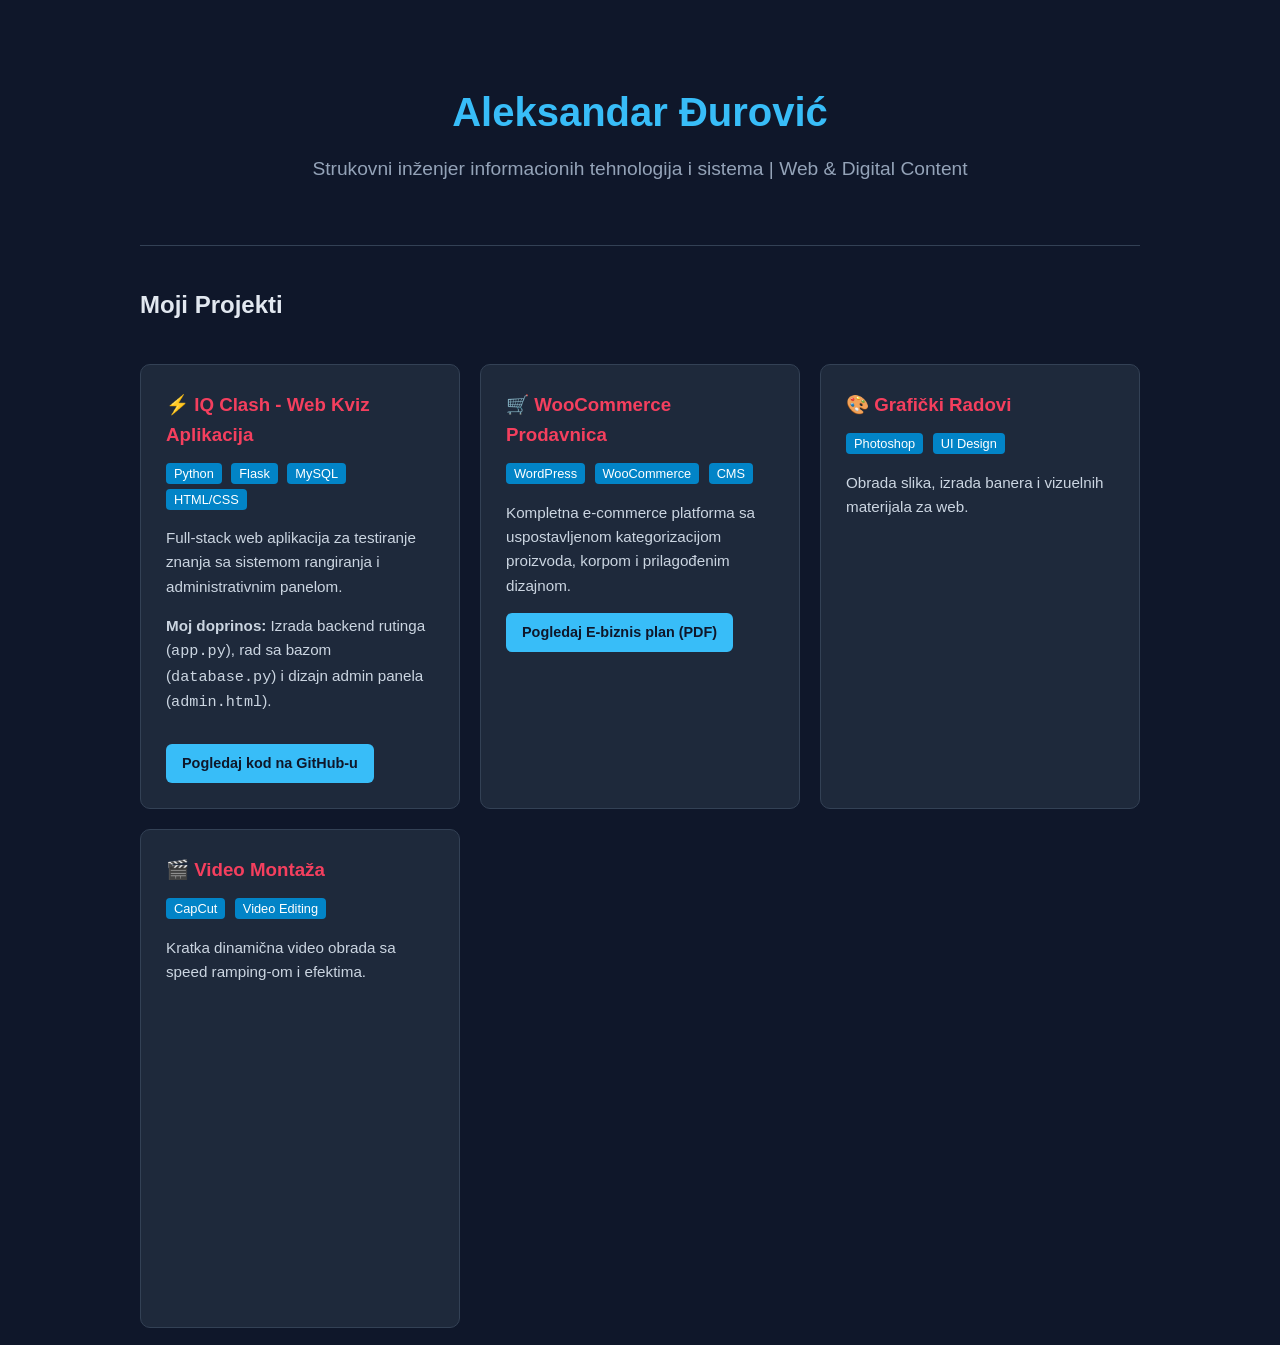
==== index.html @ 2ff5b5ce "Update index.html" ====
<!DOCTYPE html>
<html lang="sr">
<head>
    <meta charset="UTF-8">
    <meta name="viewport" content="width=device-width, initial-scale=1.0">
    <title>Aleksandar - Portfolio</title>
    <style>
        * { box-sizing: border-box; margin: 0; padding: 0; }
        body { font-family: 'Segoe UI', Tahoma, Geneva, Verdana, sans-serif; background: #0f172a; color: #f8fafc; line-height: 1.6; padding: 20px; }
        .container { max-width: 1000px; margin: 0 auto; }
        header { text-align: center; padding: 60px 20px; border-bottom: 1px solid #334155; }
        h1 { font-size: 2.5rem; color: #38bdf8; margin-bottom: 10px; }
        p.subtitle { font-size: 1.2rem; color: #94a3b8; }
        
        .projects { display: grid; grid-template-columns: repeat(auto-fit, minmax(300px, 1fr)); gap: 20px; margin-top: 40px; }
        .card { background: #1e293b; border-radius: 10px; padding: 25px; border: 1px solid #334155; transition: transform 0.2s; }
        .card:hover { transform: translateY(-5px); }
        .card h3 { color: #f43f5e; margin-bottom: 10px; }
        .card p { color: #cbd5e1; font-size: 0.95rem; margin-bottom: 15px; }
        .tags { margin-bottom: 15px; }
        .tag { background: #0284c7; color: #fff; padding: 3px 8px; border-radius: 4px; font-size: 0.8rem; margin-right: 5px; }
        .btn { display: inline-block; background: #38bdf8; color: #0f172a; text-decoration: none; padding: 8px 16px; border-radius: 6px; font-weight: bold; font-size: 0.9rem; }
        .btn:hover { background: #7dd3fc; }
    </style>
</head>
<body>
    <div class="container">
        <header>
            <h1>Aleksandar Đurović</h1>
            <p class="subtitle">Strukovni inženjer informacionih tehnologija i sistema | Web & Digital Content</p>
        </header>

        <h2 style="margin-top: 40px; color: #e2e8f0;">Moji Projekti</h2>

        <div class="projects">
            <!-- Projekat 1: Kviz -->
            <div class="card">
                <h3>⚡ IQ Clash - Web Kviz Aplikacija</h3>
                <div class="tags">
                    <span class="tag">Python</span>
                    <span class="tag">Flask</span>
                    <span class="tag">MySQL</span>
                    <span class="tag">HTML/CSS</span>
                </div>
                <p>Full-stack web aplikacija za testiranje znanja sa sistemom rangiranja i administrativnim panelom.</p>
                <p><strong>Moj doprinos:</strong> Izrada backend rutinga (<code>app.py</code>), rad sa bazom (<code>database.py</code>) i dizajn admin panela (<code>admin.html</code>).</p>
                <a href="https://github.com/aleksandar755/aleksandar755.github.io" target="_blank" class="btn" style="margin-top: 15px;">Pogledaj kod na GitHub-u</a>
            </div>

            <!-- Projekat 2: WordPress -->
            <div class="card">
                <h3>🛒 WooCommerce Prodavnica</h3>
                <div class="tags">
                    <span class="tag">WordPress</span>
                    <span class="tag">WooCommerce</span>
                    <span class="tag">CMS</span>
                </div>
                <p>Kompletna e-commerce platforma sa uspostavljenom kategorizacijom proizvoda, korpom i prilagođenim dizajnom.</p>
                <a href="FotoRent-Dokumentacija.pdf" target="_blank" class="btn">Pogledaj E-biznis plan (PDF)</a>
            </div>

            <!-- Projekat 3: Photoshop -->
            <div class="card">
                <h3>🎨 Grafički Radovi</h3>
                <div class="tags">
                    <span class="tag">Photoshop</span>
                    <span class="tag">UI Design</span>
                </div>
                <p>Obrada slika, izrada banera i vizuelnih materijala za web.</p>
            </div>

            <!-- Projekat 4: Video Edit -->
            <div class="card">
                <h3>🎬 Video Montaža</h3>
                <div class="tags">
                    <span class="tag">CapCut</span>
                    <span class="tag">Video Editing</span>
                </div>
                <p>Kratka dinamična video obrada sa speed ramping-om i efektima.</p>
                <div class="video-container" style="margin: 15px 0;">
  <iframe 
    src="https://drive.google.com/file/d/1OZynO4q7jnLR7yW-4ucJErfPpmJ2l9se/preview" 
    width="100%" 
    height="280" 
    allow="autoplay" 
    allowfullscreen 
    style="border: none; border-radius: 8px;">
  </iframe>
</div>
            </div>
        </div>
    </div>
</body>
</html>
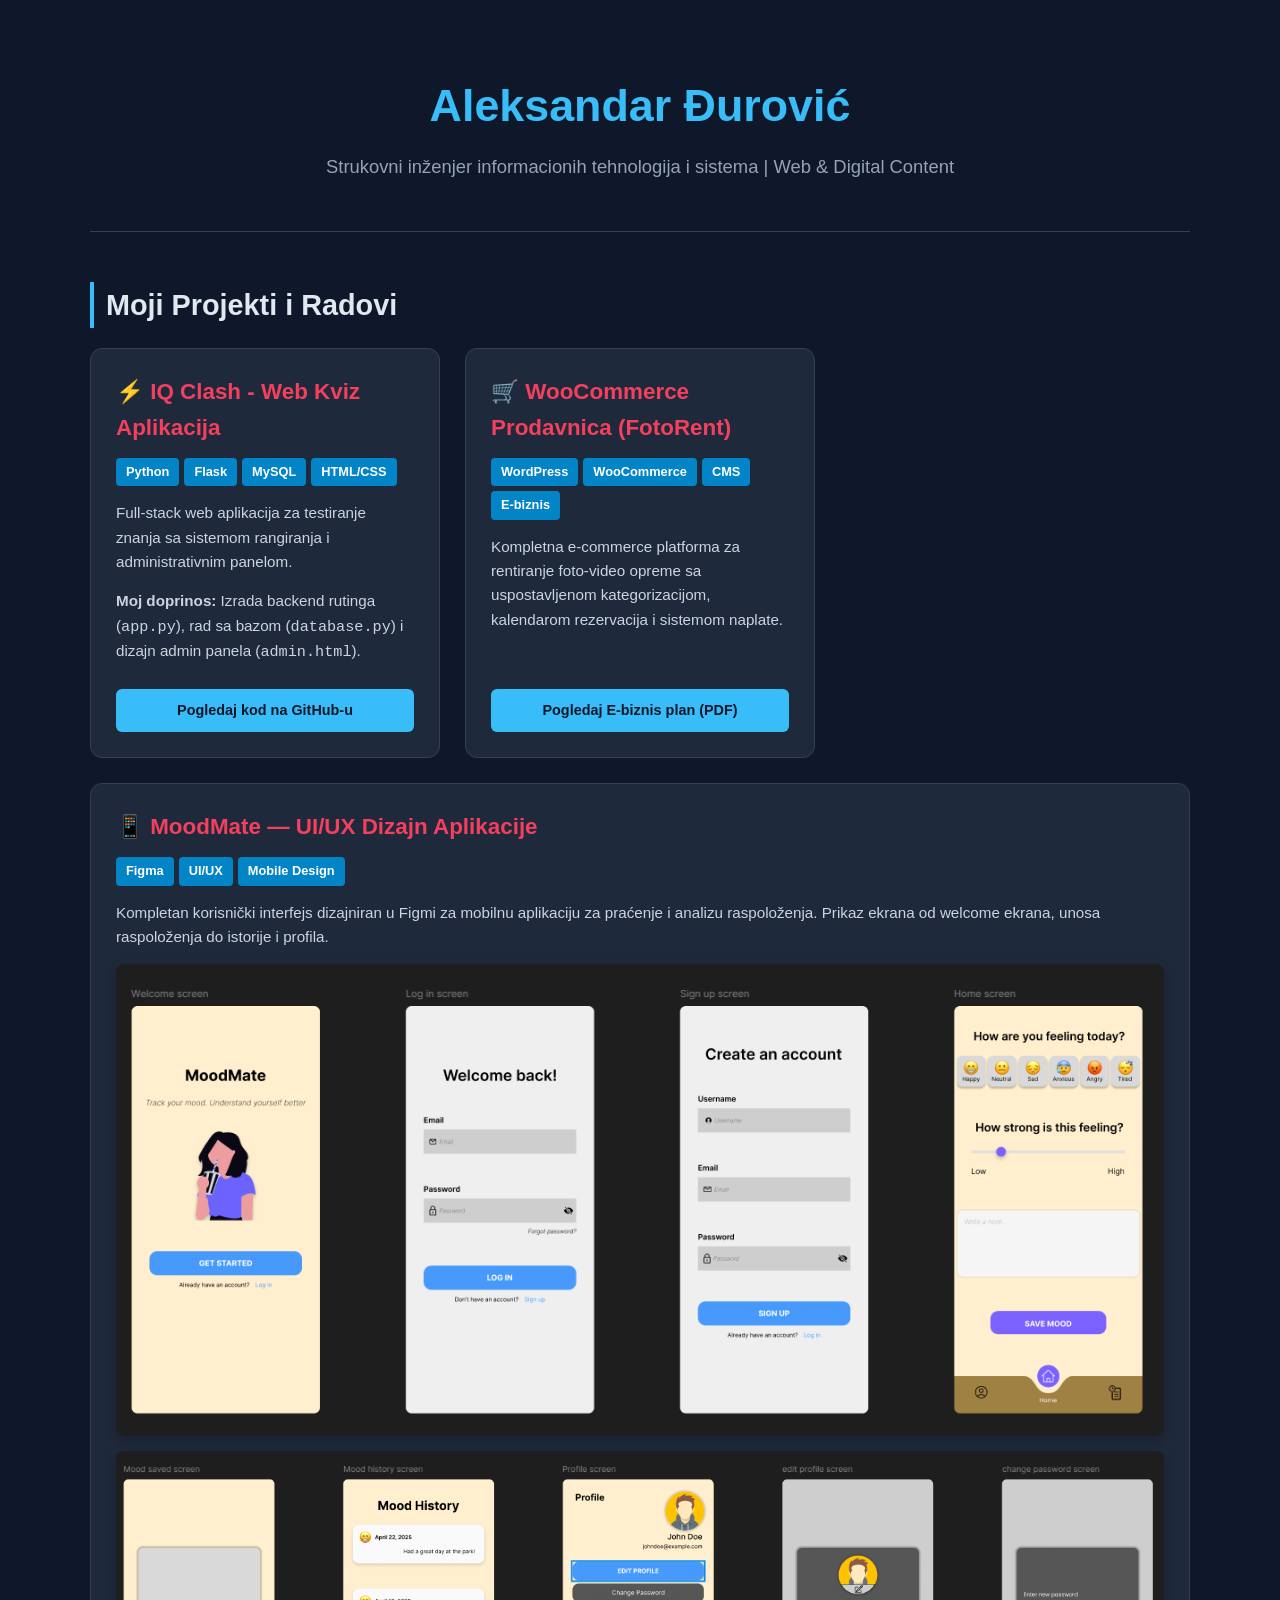
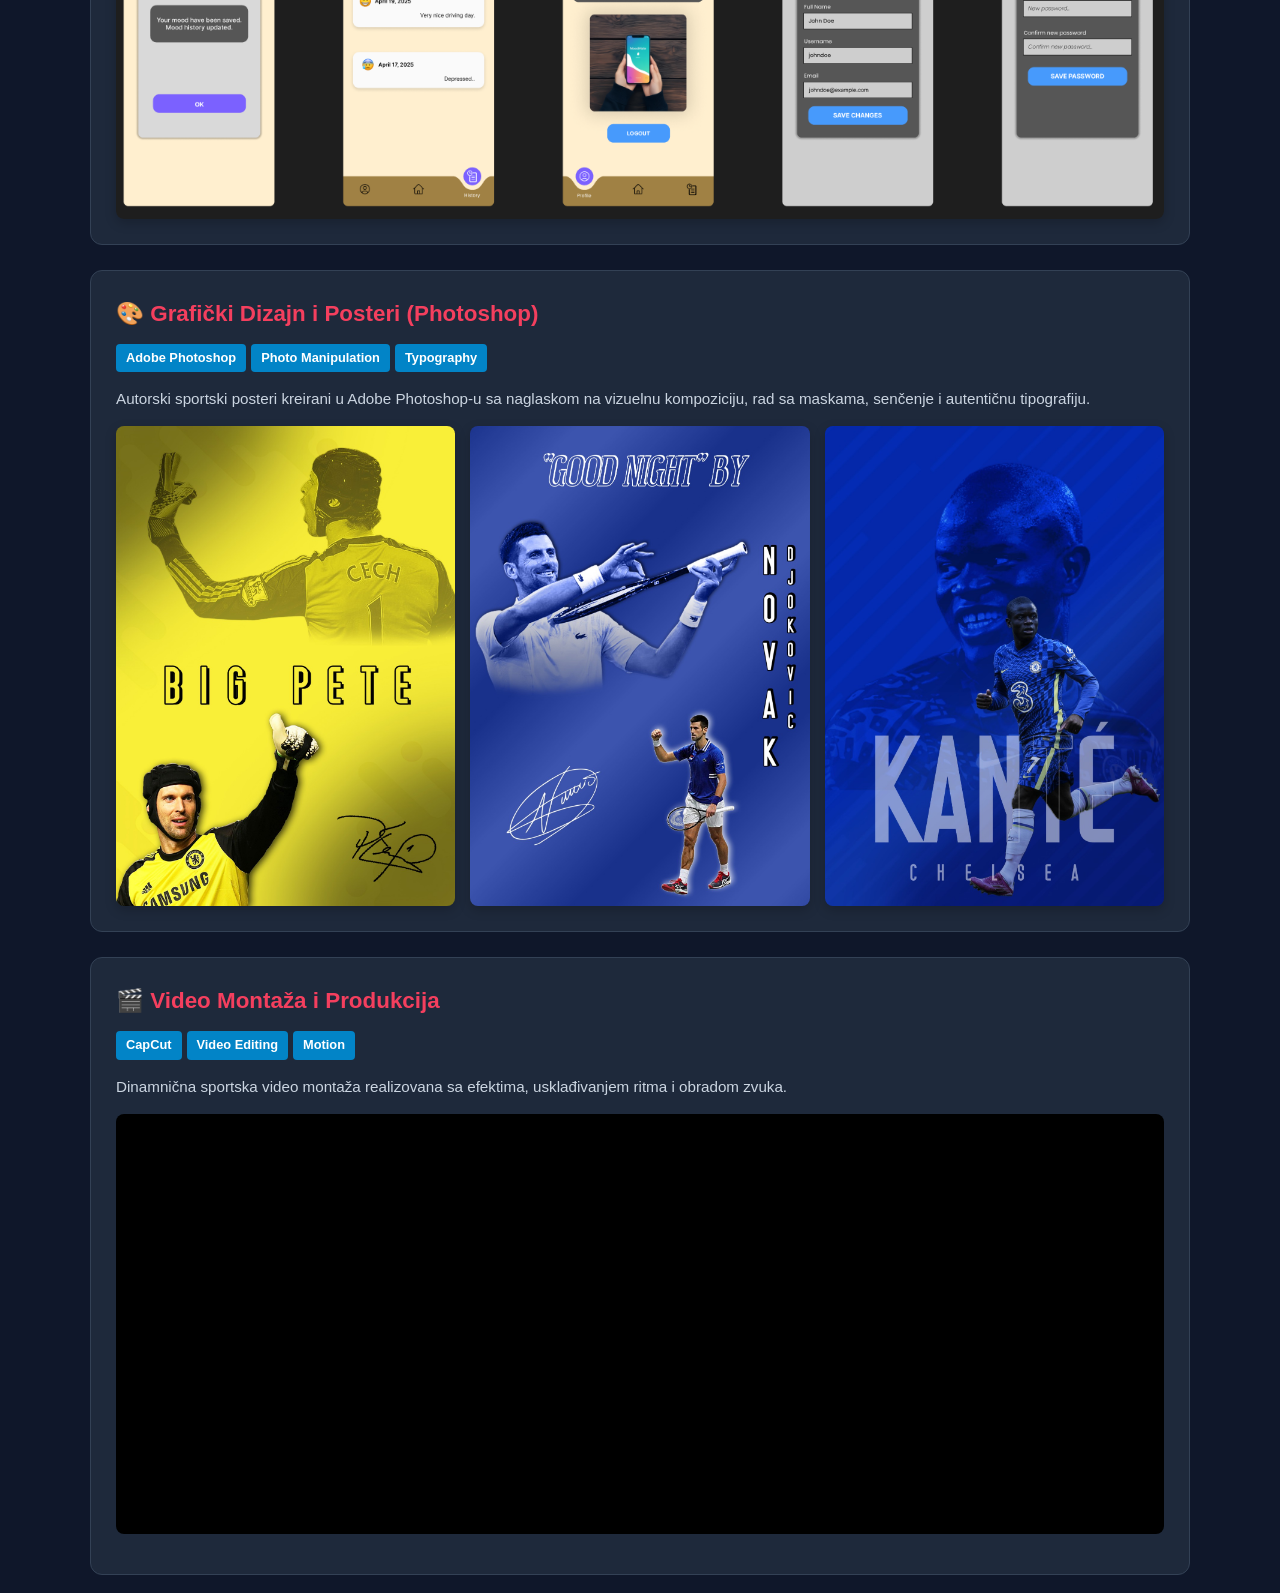
==== commit 85bbb2ce: "Update index.html" ====
--- a/index.html
+++ b/index.html
@@ -7,20 +7,43 @@
     <style>
         * { box-sizing: border-box; margin: 0; padding: 0; }
         body { font-family: 'Segoe UI', Tahoma, Geneva, Verdana, sans-serif; background: #0f172a; color: #f8fafc; line-height: 1.6; padding: 20px; }
-        .container { max-width: 1000px; margin: 0 auto; }
-        header { text-align: center; padding: 60px 20px; border-bottom: 1px solid #334155; }
-        h1 { font-size: 2.5rem; color: #38bdf8; margin-bottom: 10px; }
-        p.subtitle { font-size: 1.2rem; color: #94a3b8; }
+        .container { max-width: 1100px; margin: 0 auto; }
+        header { text-align: center; padding: 50px 20px; border-bottom: 1px solid #334155; margin-bottom: 30px; }
+        h1 { font-size: 2.8rem; color: #38bdf8; margin-bottom: 10px; }
+        p.subtitle { font-size: 1.15rem; color: #94a3b8; }
         
-        .projects { display: grid; grid-template-columns: repeat(auto-fit, minmax(300px, 1fr)); gap: 20px; margin-top: 40px; }
-        .card { background: #1e293b; border-radius: 10px; padding: 25px; border: 1px solid #334155; transition: transform 0.2s; }
-        .card:hover { transform: translateY(-5px); }
-        .card h3 { color: #f43f5e; margin-bottom: 10px; }
+        .section-title { margin-top: 50px; margin-bottom: 20px; color: #e2e8f0; font-size: 1.8rem; border-left: 4px solid #38bdf8; padding-left: 12px; }
+        
+        .projects { display: grid; grid-template-columns: repeat(auto-fit, minmax(320px, 1fr)); gap: 25px; }
+        .card { background: #1e293b; border-radius: 12px; padding: 25px; border: 1px solid #334155; transition: transform 0.2s, box-shadow 0.2s; display: flex; flex-direction: column; justify-content: space-between; }
+        .card:hover { transform: translateY(-5px); box-shadow: 0 10px 25px rgba(0,0,0,0.3); }
+        .card h3 { color: #f43f5e; margin-bottom: 12px; font-size: 1.4rem; }
         .card p { color: #cbd5e1; font-size: 0.95rem; margin-bottom: 15px; }
-        .tags { margin-bottom: 15px; }
-        .tag { background: #0284c7; color: #fff; padding: 3px 8px; border-radius: 4px; font-size: 0.8rem; margin-right: 5px; }
-        .btn { display: inline-block; background: #38bdf8; color: #0f172a; text-decoration: none; padding: 8px 16px; border-radius: 6px; font-weight: bold; font-size: 0.9rem; }
+        
+        .card-full { grid-column: 1 / -1; } /* Kartice koje zauzimaju celu širinu */
+        
+        .tags { margin-bottom: 15px; display: flex; flex-wrap: wrap; gap: 5px; }
+        .tag { background: #0284c7; color: #fff; padding: 4px 10px; border-radius: 4px; font-size: 0.8rem; font-weight: 600; }
+        
+        .btn { display: inline-block; background: #38bdf8; color: #0f172a; text-decoration: none; padding: 10px 18px; border-radius: 6px; font-weight: bold; font-size: 0.9rem; text-align: center; transition: background 0.2s; margin-top: 10px; }
         .btn:hover { background: #7dd3fc; }
+
+        /* Galerija postera */
+        .poster-grid { display: grid; grid-template-columns: repeat(auto-fit, minmax(220px, 1fr)); gap: 15px; margin-top: 15px; }
+        .poster-grid img { width: 100%; border-radius: 8px; box-shadow: 0 4px 12px rgba(0,0,0,0.2); transition: transform 0.2s; }
+        .poster-grid img:hover { transform: scale(1.02); }
+
+        /* Figma ekrani */
+        .figma-gallery { display: flex; flex-direction: column; gap: 15px; margin-top: 15px; }
+        .figma-gallery img { width: 100%; border-radius: 8px; box-shadow: 0 4px 12px rgba(0,0,0,0.2); }
+
+        /* Video plejer - veći box */
+        .video-container { margin: 15px 0; width: 100%; background: #000; border-radius: 8px; overflow: hidden; }
+        .video-container iframe { width: 100%; height: 420px; border: none; display: block; }
+
+        @media (max-width: 768px) {
+            .video-container iframe { height: 280px; }
+        }
     </style>
 </head>
 <body>
@@ -30,63 +53,96 @@
             <p class="subtitle">Strukovni inženjer informacionih tehnologija i sistema | Web & Digital Content</p>
         </header>
 
-        <h2 style="margin-top: 40px; color: #e2e8f0;">Moji Projekti</h2>
+        <h2 class="section-title">Moji Projekti i Radovi</h2>
 
         <div class="projects">
             <!-- Projekat 1: Kviz -->
             <div class="card">
-                <h3>⚡ IQ Clash - Web Kviz Aplikacija</h3>
-                <div class="tags">
-                    <span class="tag">Python</span>
-                    <span class="tag">Flask</span>
-                    <span class="tag">MySQL</span>
-                    <span class="tag">HTML/CSS</span>
+                <div>
+                    <h3>⚡ IQ Clash - Web Kviz Aplikacija</h3>
+                    <div class="tags">
+                        <span class="tag">Python</span>
+                        <span class="tag">Flask</span>
+                        <span class="tag">MySQL</span>
+                        <span class="tag">HTML/CSS</span>
+                    </div>
+                    <p>Full-stack web aplikacija za testiranje znanja sa sistemom rangiranja i administrativnim panelom.</p>
+                    <p><strong>Moj doprinos:</strong> Izrada backend rutinga (<code>app.py</code>), rad sa bazom (<code>database.py</code>) i dizajn admin panela (<code>admin.html</code>).</p>
                 </div>
-                <p>Full-stack web aplikacija za testiranje znanja sa sistemom rangiranja i administrativnim panelom.</p>
-                <p><strong>Moj doprinos:</strong> Izrada backend rutinga (<code>app.py</code>), rad sa bazom (<code>database.py</code>) i dizajn admin panela (<code>admin.html</code>).</p>
-                <a href="https://github.com/aleksandar755/aleksandar755.github.io" target="_blank" class="btn" style="margin-top: 15px;">Pogledaj kod na GitHub-u</a>
+                <a href="https://github.com/aleksandar755/aleksandar755.github.io" target="_blank" class="btn">Pogledaj kod na GitHub-u</a>
             </div>
 
             <!-- Projekat 2: WordPress -->
             <div class="card">
-                <h3>🛒 WooCommerce Prodavnica</h3>
-                <div class="tags">
-                    <span class="tag">WordPress</span>
-                    <span class="tag">WooCommerce</span>
-                    <span class="tag">CMS</span>
+                <div>
+                    <h3>🛒 WooCommerce Prodavnica (FotoRent)</h3>
+                    <div class="tags">
+                        <span class="tag">WordPress</span>
+                        <span class="tag">WooCommerce</span>
+                        <span class="tag">CMS</span>
+                        <span class="tag">E-biznis</span>
+                    </div>
+                    <p>Kompletna e-commerce platforma za rentiranje foto-video opreme sa uspostavljenom kategorizacijom, kalendarom rezervacija i sistemom naplate.</p>
                 </div>
-                <p>Kompletna e-commerce platforma sa uspostavljenom kategorizacijom proizvoda, korpom i prilagođenim dizajnom.</p>
                 <a href="FotoRent-Dokumentacija.pdf" target="_blank" class="btn">Pogledaj E-biznis plan (PDF)</a>
             </div>
 
-            <!-- Projekat 3: Photoshop -->
-            <div class="card">
-                <h3>🎨 Grafički Radovi</h3>
-                <div class="tags">
-                    <span class="tag">Photoshop</span>
-                    <span class="tag">UI Design</span>
+            <!-- Projekat 3: Figma UI/UX (Zauzima celu širinu zbog širine slika) -->
+            <div class="card card-full">
+                <div>
+                    <h3>📱 MoodMate — UI/UX Dizajn Aplikacije</h3>
+                    <div class="tags">
+                        <span class="tag">Figma</span>
+                        <span class="tag">UI/UX</span>
+                        <span class="tag">Mobile Design</span>
+                    </div>
+                    <p>Kompletan korisnički interfejs dizajniran u Figmi za mobilnu aplikaciju za praćenje i analizu raspoloženja. Prikaz ekrana od welcome ekrana, unosa raspoloženja do istorije i profila.</p>
+                    
+                    <div class="figma-gallery">
+                        <img src="images/Figma_1.png" alt="MoodMate Figma ekrani - prijava i unos">
+                        <img src="images/Figma_2.png" alt="MoodMate Figma ekrani - istorija i podešavanja">
+                    </div>
                 </div>
-                <p>Obrada slika, izrada banera i vizuelnih materijala za web.</p>
             </div>
 
-            <!-- Projekat 4: Video Edit -->
-            <div class="card">
-                <h3>🎬 Video Montaža</h3>
-                <div class="tags">
-                    <span class="tag">CapCut</span>
-                    <span class="tag">Video Editing</span>
+            <!-- Projekat 4: Photoshop Posteri (Zauzima celu širinu) -->
+            <div class="card card-full">
+                <div>
+                    <h3>🎨 Grafički Dizajn i Posteri (Photoshop)</h3>
+                    <div class="tags">
+                        <span class="tag">Adobe Photoshop</span>
+                        <span class="tag">Photo Manipulation</span>
+                        <span class="tag">Typography</span>
+                    </div>
+                    <p>Autorski sportski posteri kreirani u Adobe Photoshop-u sa naglaskom na vizuelnu kompoziciju, rad sa maskama, senčenje i autentičnu tipografiju.</p>
+                    
+                    <div class="poster-grid">
+                        <img src="images/cech.jpg" alt="Petr Cech poster">
+                        <img src="images/djokovic.jpg" alt="Novak Djokovic poster">
+                        <img src="images/kante.jpg" alt="N'Golo Kante poster">
+                    </div>
                 </div>
-                <p>Kratka dinamična video obrada sa speed ramping-om i efektima.</p>
-                <div class="video-container" style="margin: 15px 0;">
-  <iframe 
-    src="https://drive.google.com/file/d/1OZynO4q7jnLR7yW-4ucJErfPpmJ2l9se/preview" 
-    width="100%" 
-    height="280" 
-    allow="autoplay" 
-    allowfullscreen 
-    style="border: none; border-radius: 8px;">
-  </iframe>
-</div>
+            </div>
+
+            <!-- Projekat 5: Video Edit (Zauzima celu širinu zbog uvećanog plejera) -->
+            <div class="card card-full">
+                <div>
+                    <h3>🎬 Video Montaža i Produkcija</h3>
+                    <div class="tags">
+                        <span class="tag">CapCut</span>
+                        <span class="tag">Video Editing</span>
+                        <span class="tag">Motion</span>
+                    </div>
+                    <p>Dinamnična sportska video montaža realizovana sa efektima, usklađivanjem ritma i obradom zvuka.</p>
+                    
+                    <div class="video-container">
+                        <iframe 
+                            src="https://drive.google.com/file/d/1OZynO4q7jnLR7yW-4ucJErfPpmJ2l9se/preview" 
+                            allow="autoplay" 
+                            allowfullscreen>
+                        </iframe>
+                    </div>
+                </div>
             </div>
         </div>
     </div>
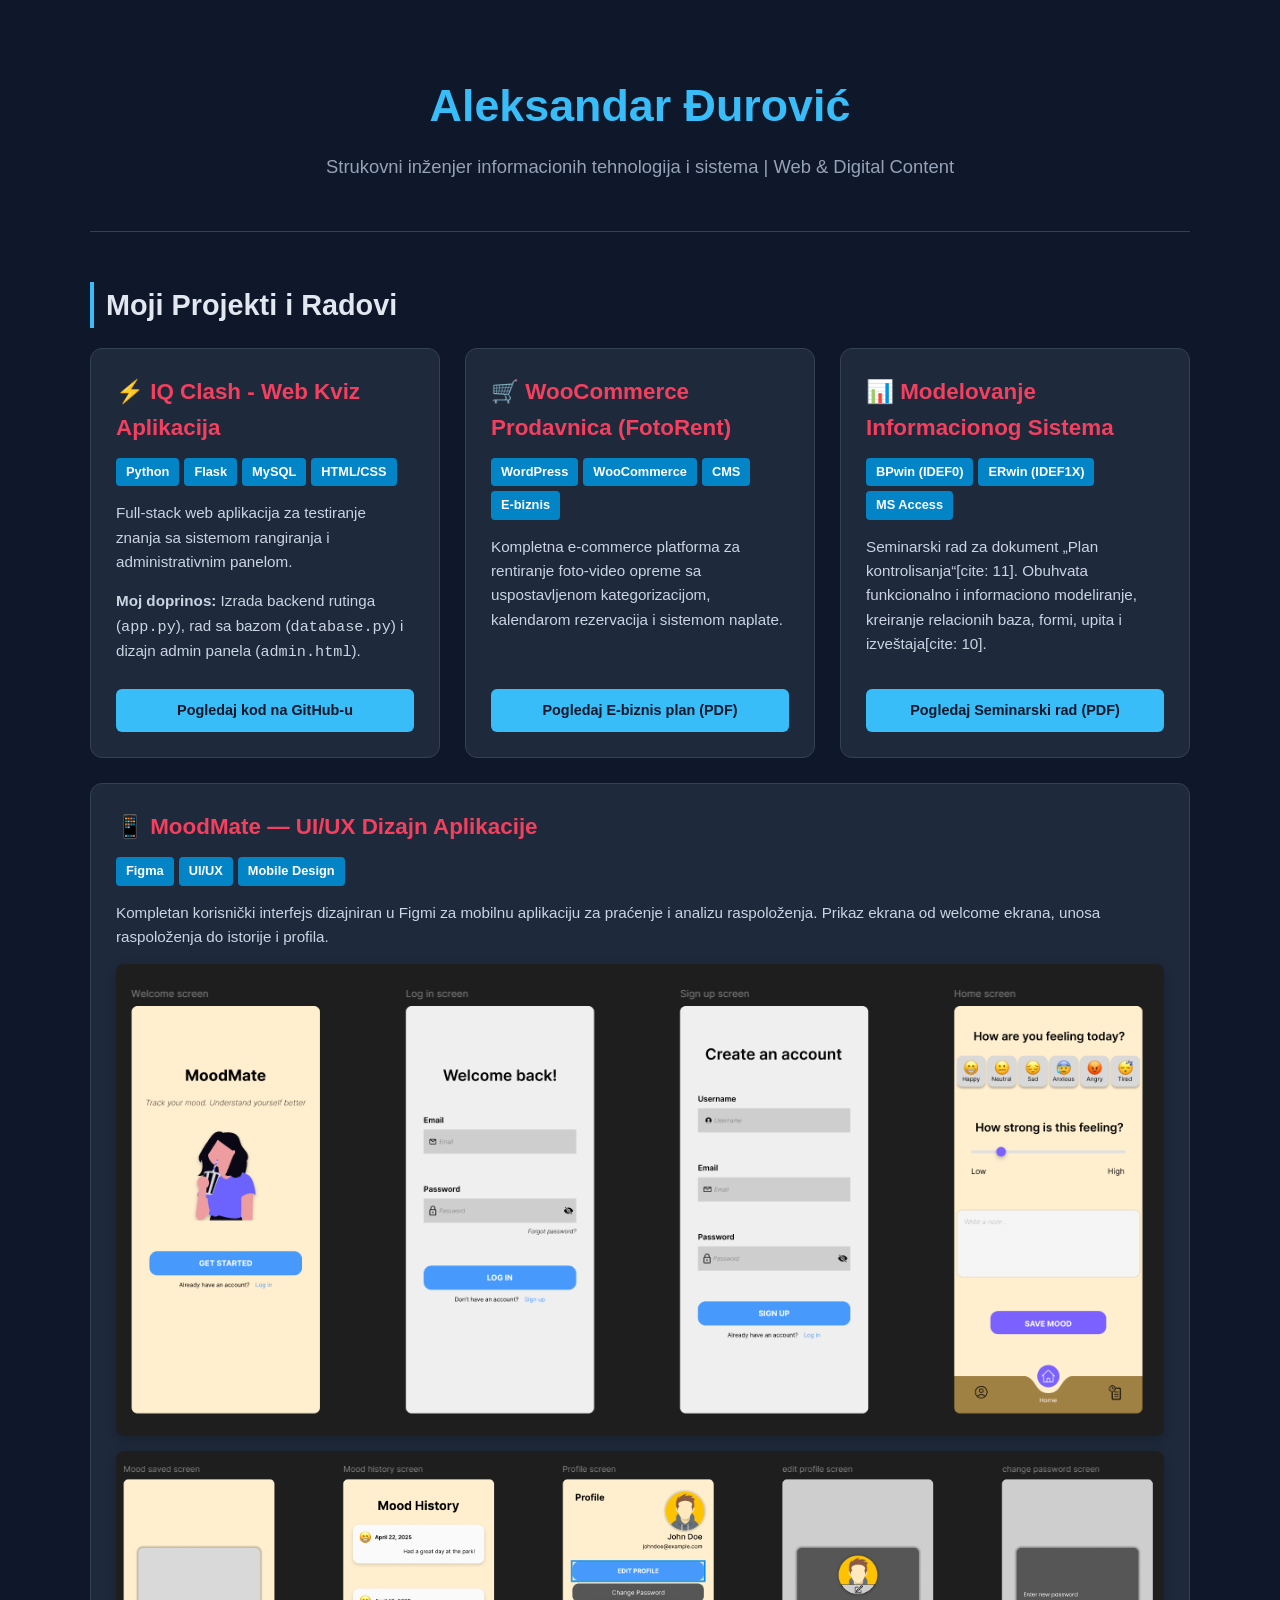
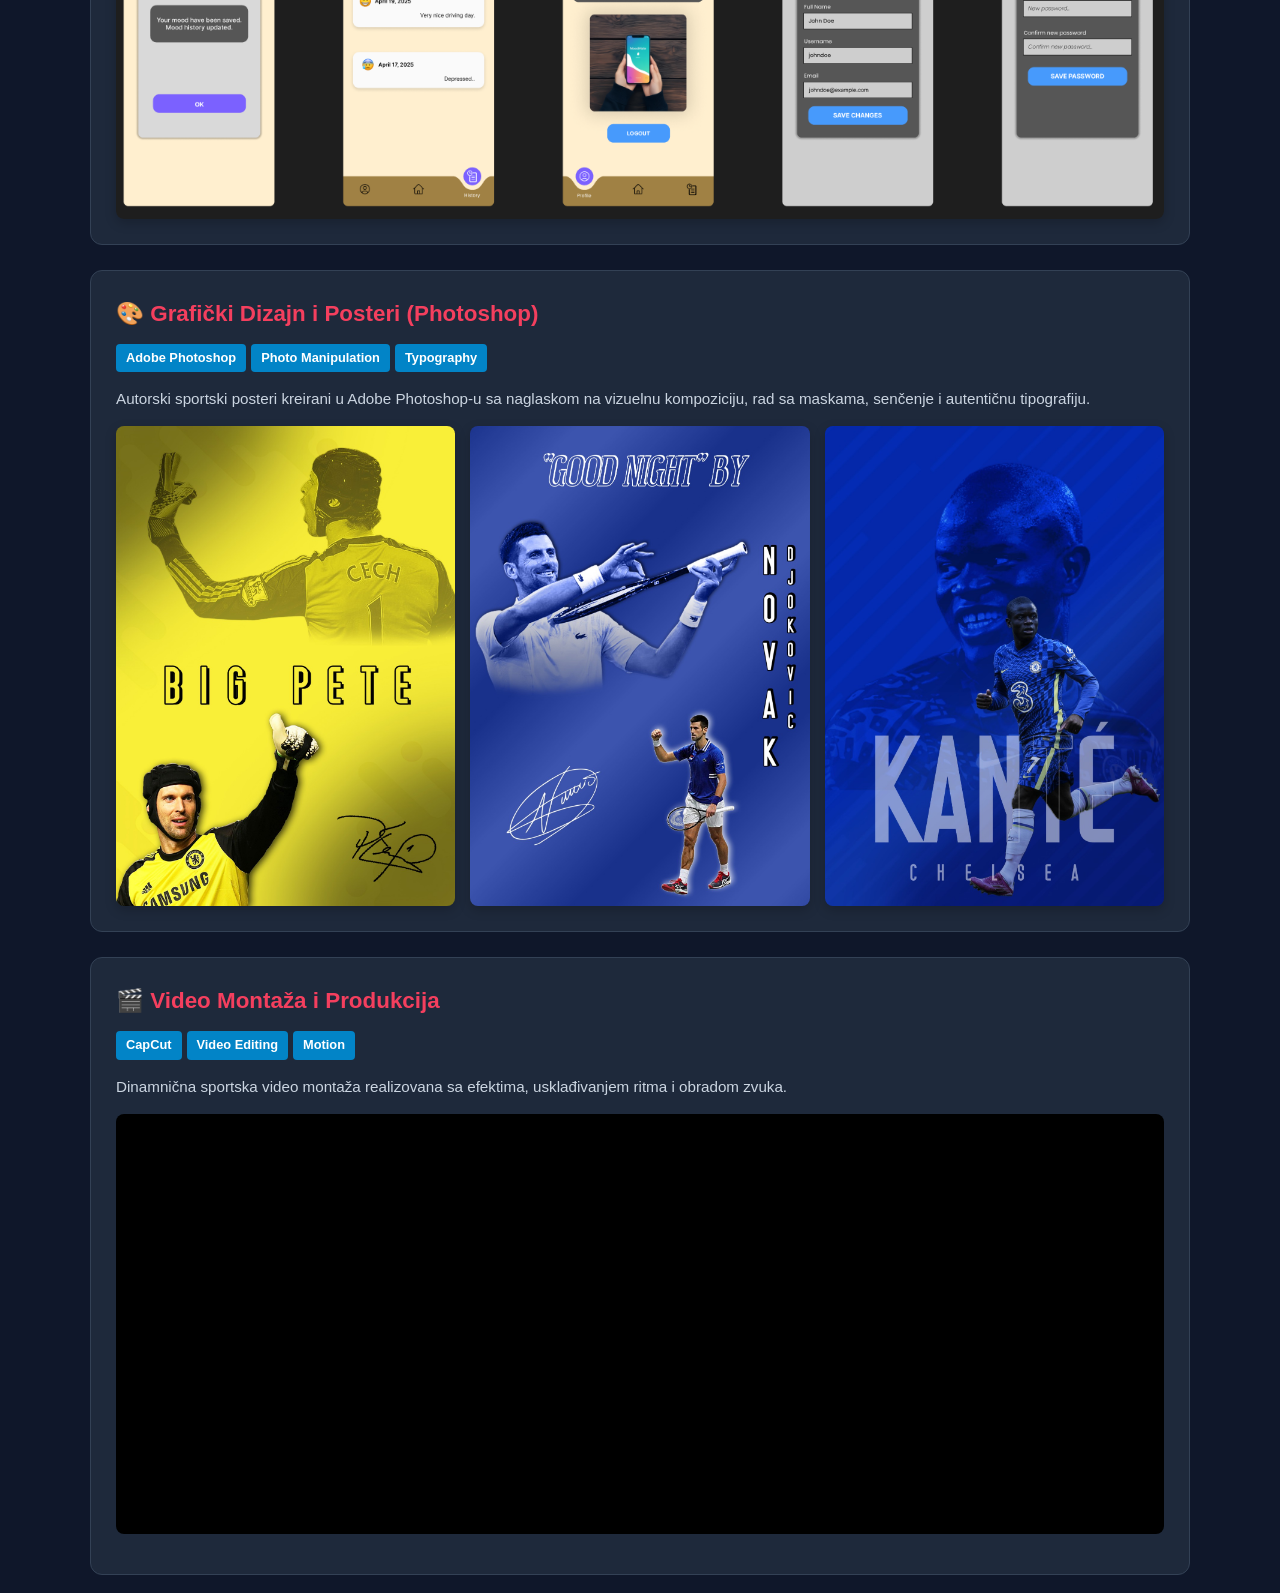
==== commit 9793535c: "Update index.html" ====
--- a/index.html
+++ b/index.html
@@ -20,7 +20,7 @@
         .card h3 { color: #f43f5e; margin-bottom: 12px; font-size: 1.4rem; }
         .card p { color: #cbd5e1; font-size: 0.95rem; margin-bottom: 15px; }
         
-        .card-full { grid-column: 1 / -1; } /* Kartice koje zauzimaju celu širinu */
+        .card-full { grid-column: 1 / -1; }
         
         .tags { margin-bottom: 15px; display: flex; flex-wrap: wrap; gap: 5px; }
         .tag { background: #0284c7; color: #fff; padding: 4px 10px; border-radius: 4px; font-size: 0.8rem; font-weight: 600; }
@@ -37,7 +37,7 @@
         .figma-gallery { display: flex; flex-direction: column; gap: 15px; margin-top: 15px; }
         .figma-gallery img { width: 100%; border-radius: 8px; box-shadow: 0 4px 12px rgba(0,0,0,0.2); }
 
-        /* Video plejer - veći box */
+        /* Video plejer */
         .video-container { margin: 15px 0; width: 100%; background: #000; border-radius: 8px; overflow: hidden; }
         .video-container iframe { width: 100%; height: 420px; border: none; display: block; }
 
@@ -72,7 +72,7 @@
                 <a href="https://github.com/aleksandar755/aleksandar755.github.io" target="_blank" class="btn">Pogledaj kod na GitHub-u</a>
             </div>
 
-            <!-- Projekat 2: WordPress -->
+            <!-- Projekat 2: WordPress / FotoRent -->
             <div class="card">
                 <div>
                     <h3>🛒 WooCommerce Prodavnica (FotoRent)</h3>
@@ -87,7 +87,21 @@
                 <a href="FotoRent-Dokumentacija.pdf" target="_blank" class="btn">Pogledaj E-biznis plan (PDF)</a>
             </div>
 
-            <!-- Projekat 3: Figma UI/UX (Zauzima celu širinu zbog širine slika) -->
+            <!-- Projekat 3: Seminarski rad - Informacioni sistemi -->
+            <div class="card">
+                <div>
+                    <h3>📊 Modelovanje Informacionog Sistema</h3>
+                    <div class="tags">
+                        <span class="tag">BPwin (IDEF0)</span>
+                        <span class="tag">ERwin (IDEF1X)</span>
+                        <span class="tag">MS Access</span>
+                    </div>
+                    <p>Seminarski rad za dokument „Plan kontrolisanja“[cite: 11]. Obuhvata funkcionalno i informaciono modeliranje, kreiranje relacionih baza, formi, upita i izveštaja[cite: 10].</p>
+                </div>
+                <a href="Aleksandar_Djurovic_inf_sistem.pdf" target="_blank" class="btn">Pogledaj Seminarski rad (PDF)</a>
+            </div>
+
+            <!-- Projekat 4: Figma UI/UX -->
             <div class="card card-full">
                 <div>
                     <h3>📱 MoodMate — UI/UX Dizajn Aplikacije</h3>
@@ -105,7 +119,7 @@
                 </div>
             </div>
 
-            <!-- Projekat 4: Photoshop Posteri (Zauzima celu širinu) -->
+            <!-- Projekat 5: Photoshop Posteri -->
             <div class="card card-full">
                 <div>
                     <h3>🎨 Grafički Dizajn i Posteri (Photoshop)</h3>
@@ -124,7 +138,7 @@
                 </div>
             </div>
 
-            <!-- Projekat 5: Video Edit (Zauzima celu širinu zbog uvećanog plejera) -->
+            <!-- Projekat 6: Video Edit -->
             <div class="card card-full">
                 <div>
                     <h3>🎬 Video Montaža i Produkcija</h3>
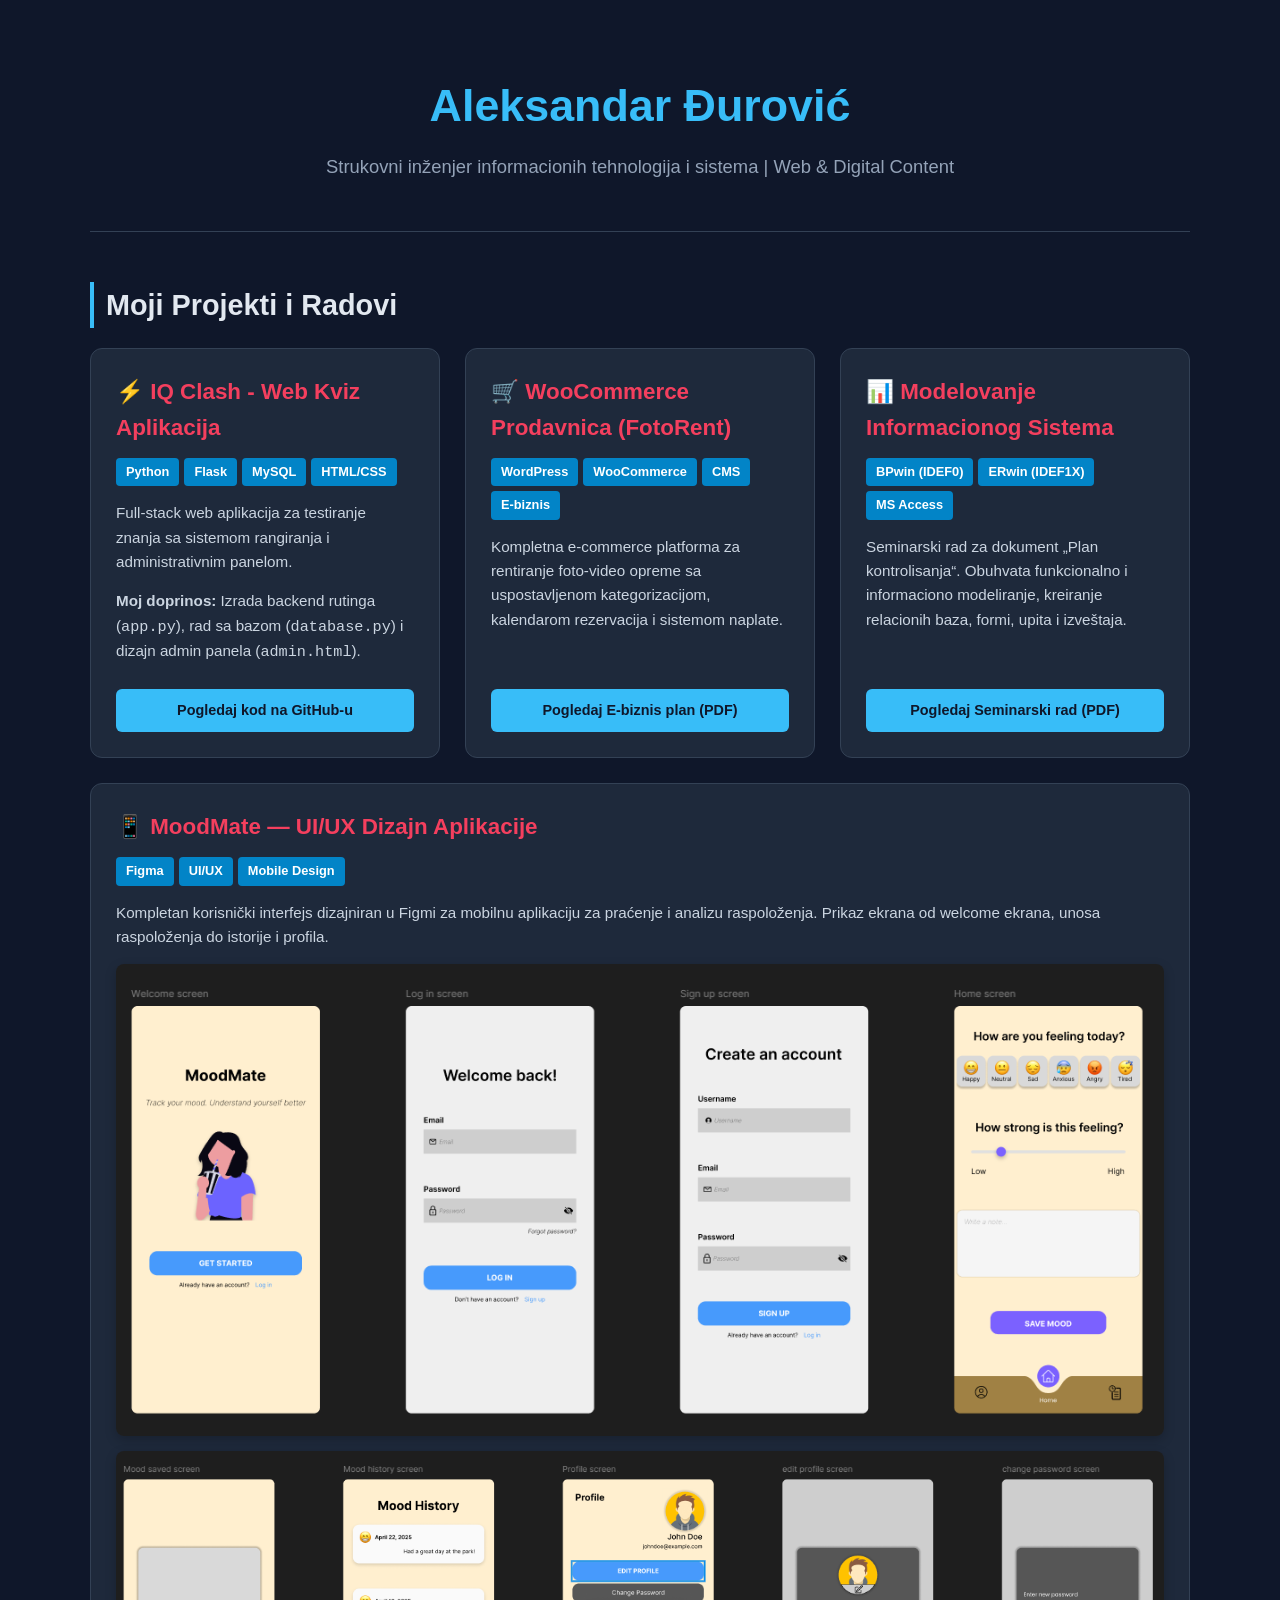
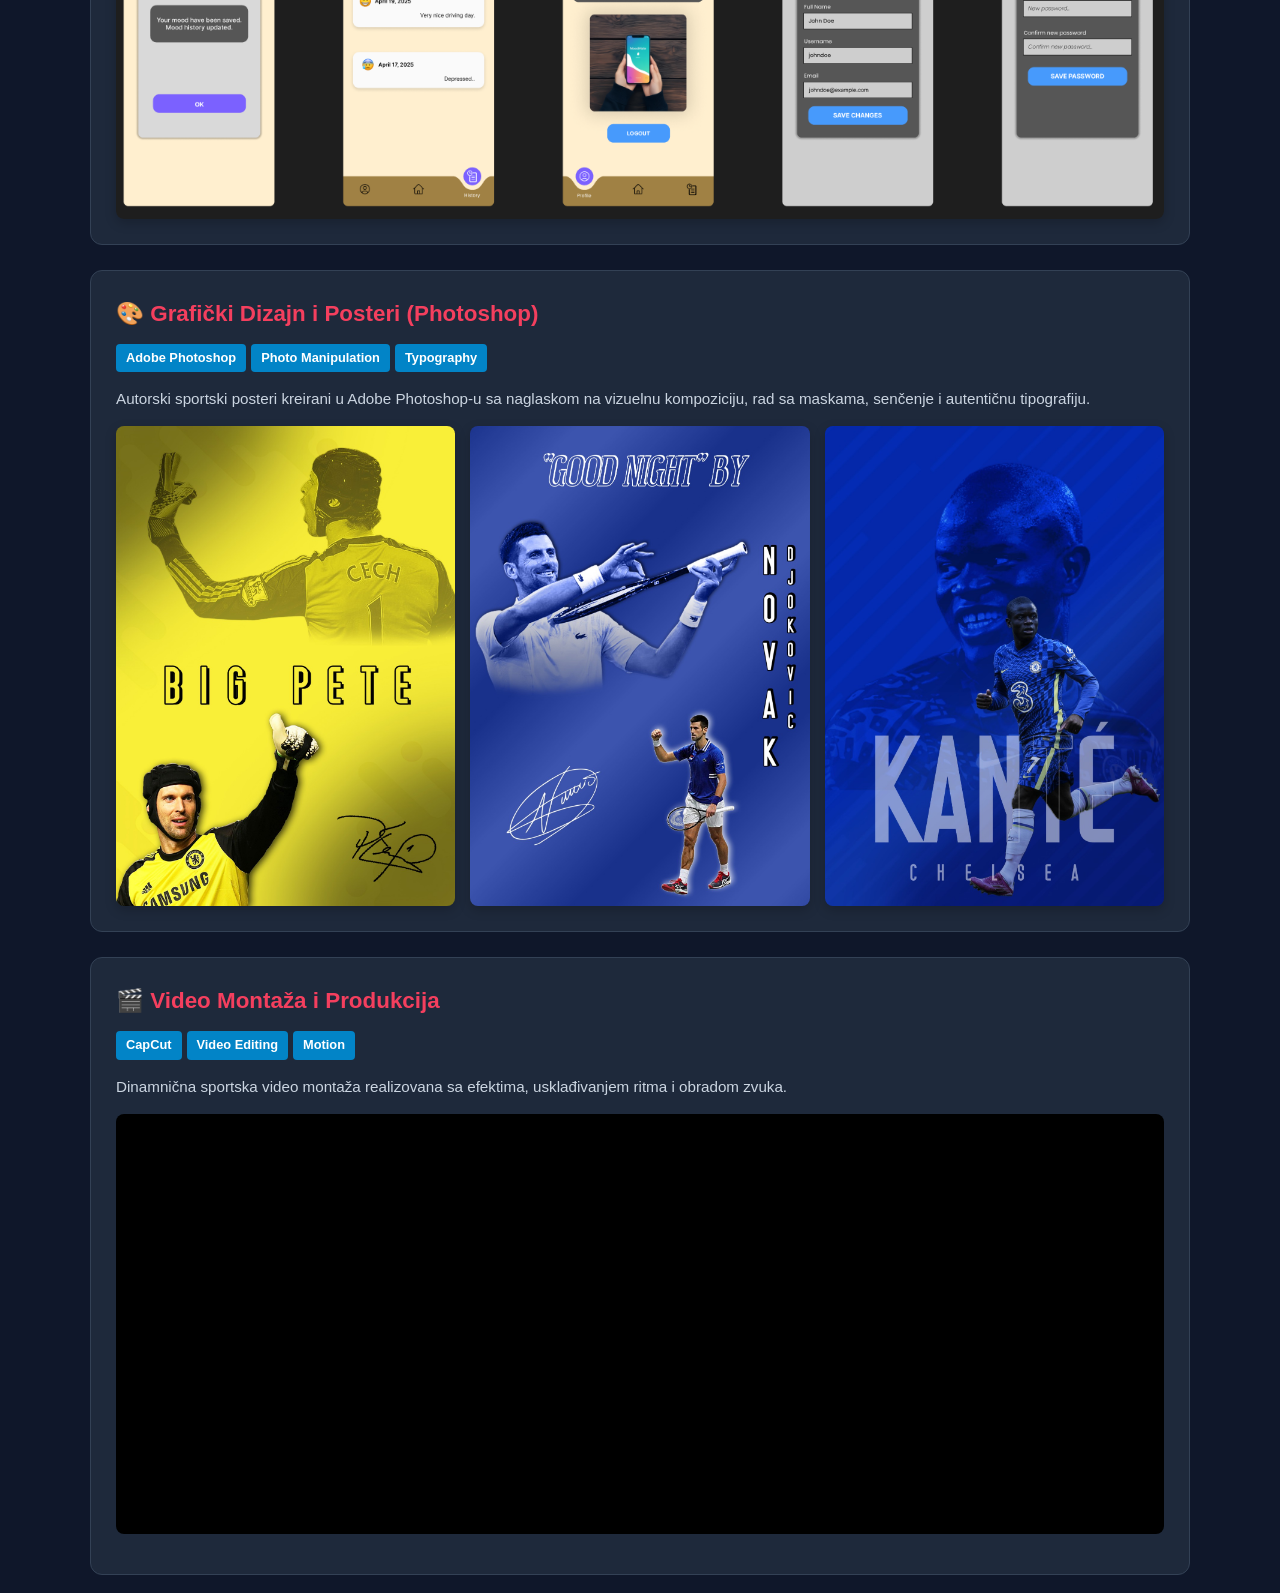
==== commit 4d224dd6: "Update index.html" ====
--- a/index.html
+++ b/index.html
@@ -96,7 +96,7 @@
                         <span class="tag">ERwin (IDEF1X)</span>
                         <span class="tag">MS Access</span>
                     </div>
-                    <p>Seminarski rad za dokument „Plan kontrolisanja“[cite: 11]. Obuhvata funkcionalno i informaciono modeliranje, kreiranje relacionih baza, formi, upita i izveštaja[cite: 10].</p>
+                    <p>Seminarski rad za dokument „Plan kontrolisanja“. Obuhvata funkcionalno i informaciono modeliranje, kreiranje relacionih baza, formi, upita i izveštaja.</p>
                 </div>
                 <a href="Aleksandar_Djurovic_inf_sistem.pdf" target="_blank" class="btn">Pogledaj Seminarski rad (PDF)</a>
             </div>
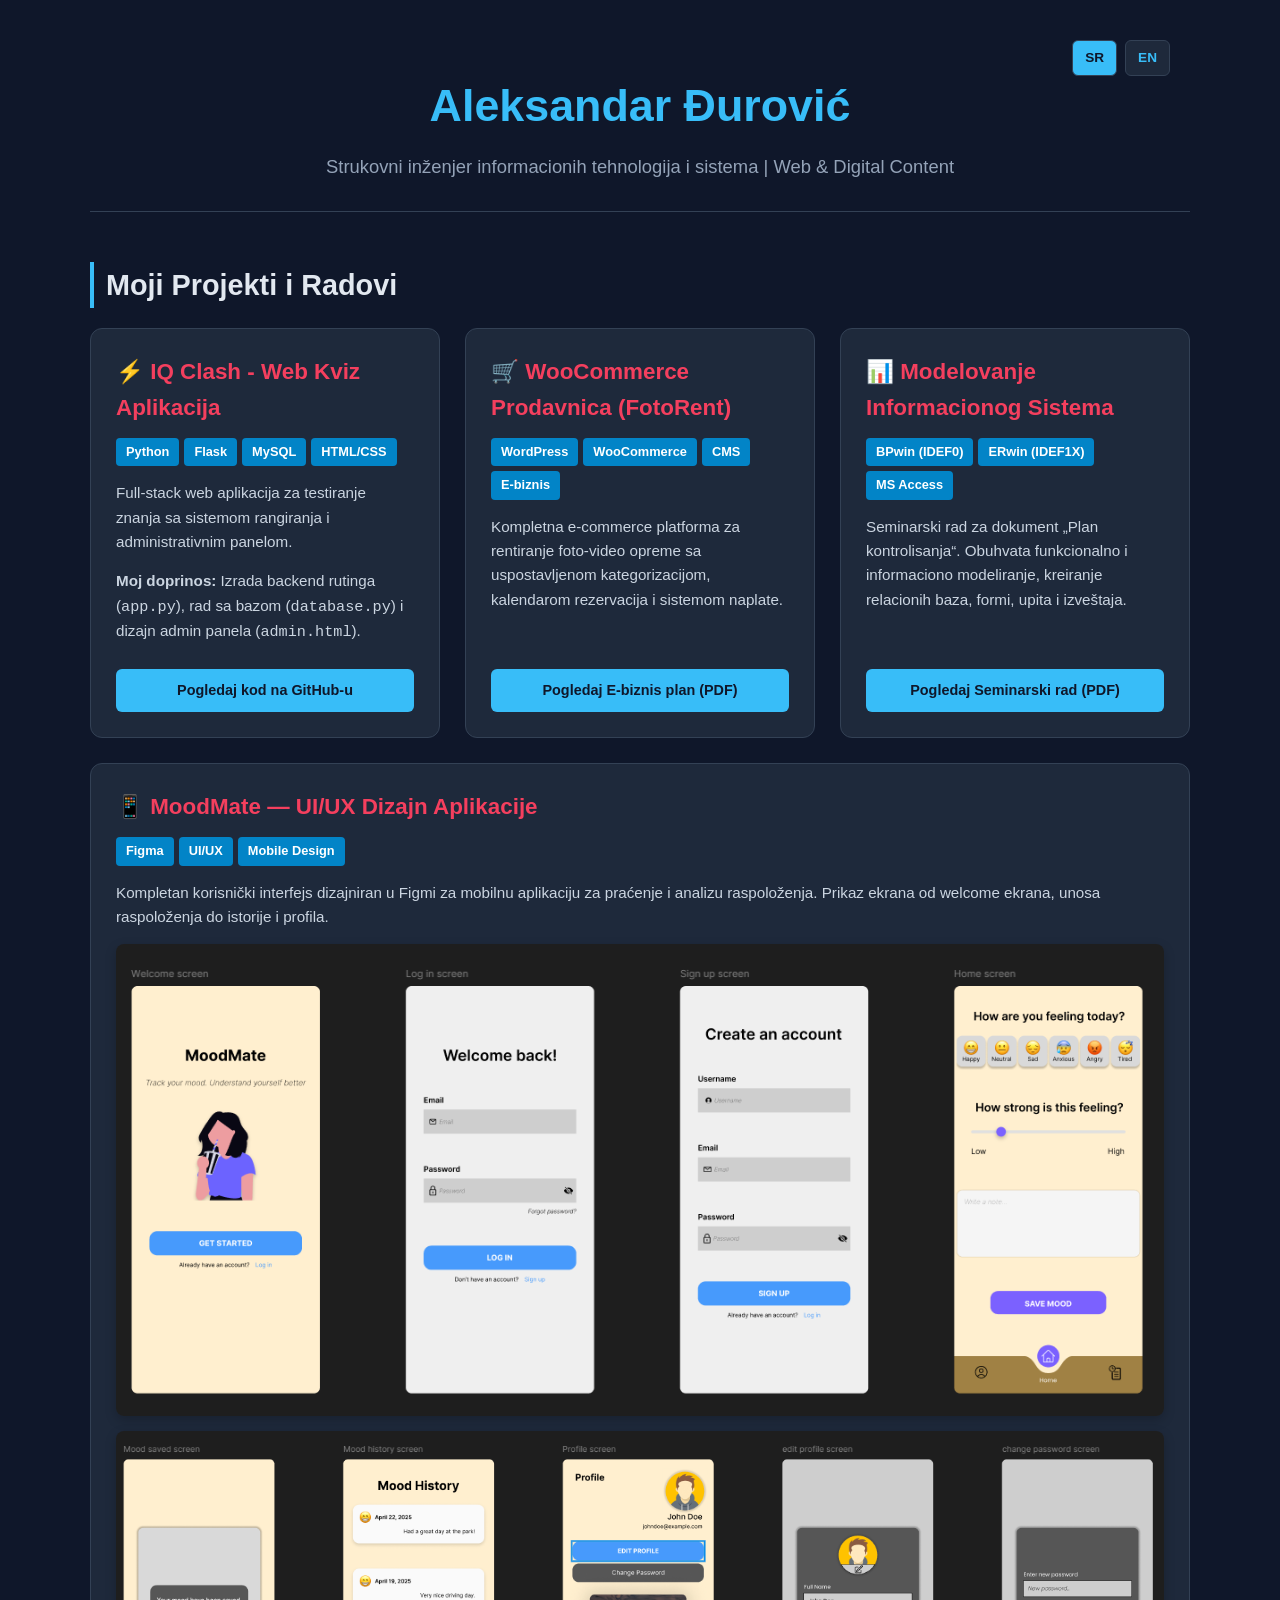
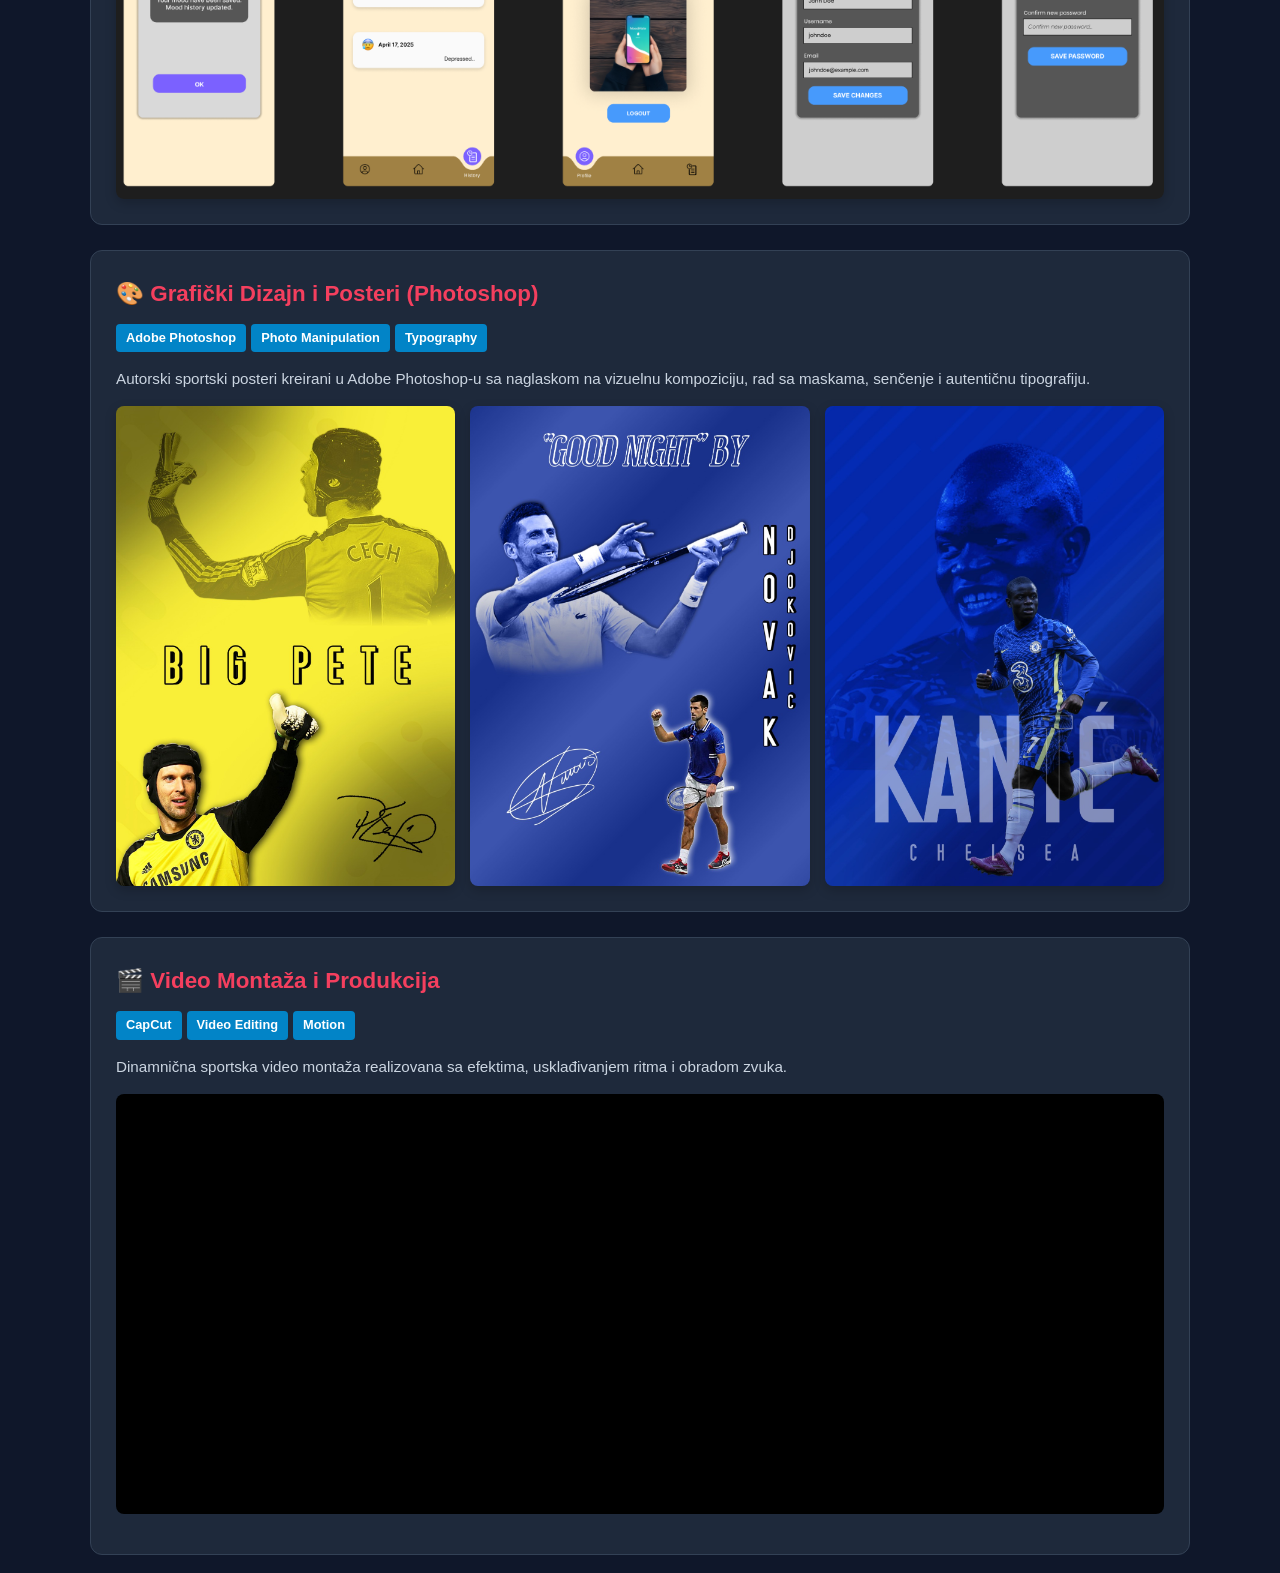
==== commit 7ffb961d: "Update index.html" ====
--- a/index.html
+++ b/index.html
@@ -8,10 +8,15 @@
         * { box-sizing: border-box; margin: 0; padding: 0; }
         body { font-family: 'Segoe UI', Tahoma, Geneva, Verdana, sans-serif; background: #0f172a; color: #f8fafc; line-height: 1.6; padding: 20px; }
         .container { max-width: 1100px; margin: 0 auto; }
-        header { text-align: center; padding: 50px 20px; border-bottom: 1px solid #334155; margin-bottom: 30px; }
+        header { text-align: center; padding: 50px 20px 30px; border-bottom: 1px solid #334155; margin-bottom: 30px; position: relative; }
         h1 { font-size: 2.8rem; color: #38bdf8; margin-bottom: 10px; }
         p.subtitle { font-size: 1.15rem; color: #94a3b8; }
         
+        /* Language switcher */
+        .lang-switch { position: absolute; top: 20px; right: 20px; display: flex; gap: 8px; }
+        .lang-btn { background: #1e293b; color: #38bdf8; border: 1px solid #334155; padding: 6px 12px; border-radius: 6px; text-decoration: none; font-size: 0.85rem; font-weight: bold; transition: background 0.2s, color 0.2s; }
+        .lang-btn:hover, .lang-btn.active { background: #38bdf8; color: #0f172a; }
+
         .section-title { margin-top: 50px; margin-bottom: 20px; color: #e2e8f0; font-size: 1.8rem; border-left: 4px solid #38bdf8; padding-left: 12px; }
         
         .projects { display: grid; grid-template-columns: repeat(auto-fit, minmax(320px, 1fr)); gap: 25px; }
@@ -49,6 +54,10 @@
 <body>
     <div class="container">
         <header>
+            <div class="lang-switch">
+                <a href="index.html" class="lang-btn active">SR</a>
+                <a href="en.html" class="lang-btn">EN</a>
+            </div>
             <h1>Aleksandar Đurović</h1>
             <p class="subtitle">Strukovni inženjer informacionih tehnologija i sistema | Web & Digital Content</p>
         </header>
@@ -98,7 +107,7 @@
                     </div>
                     <p>Seminarski rad za dokument „Plan kontrolisanja“. Obuhvata funkcionalno i informaciono modeliranje, kreiranje relacionih baza, formi, upita i izveštaja.</p>
                 </div>
-                <a href="Aleksandar_Djurovic_inf_sistem.pdf" target="_blank" class="btn">Pogledaj Seminarski rad (PDF)</a>
+                <a href="Aleksandar_Djurovic_1064_2023_seminarski.pdf" target="_blank" class="btn">Pogledaj Seminarski rad (PDF)</a>
             </div>
 
             <!-- Projekat 4: Figma UI/UX -->
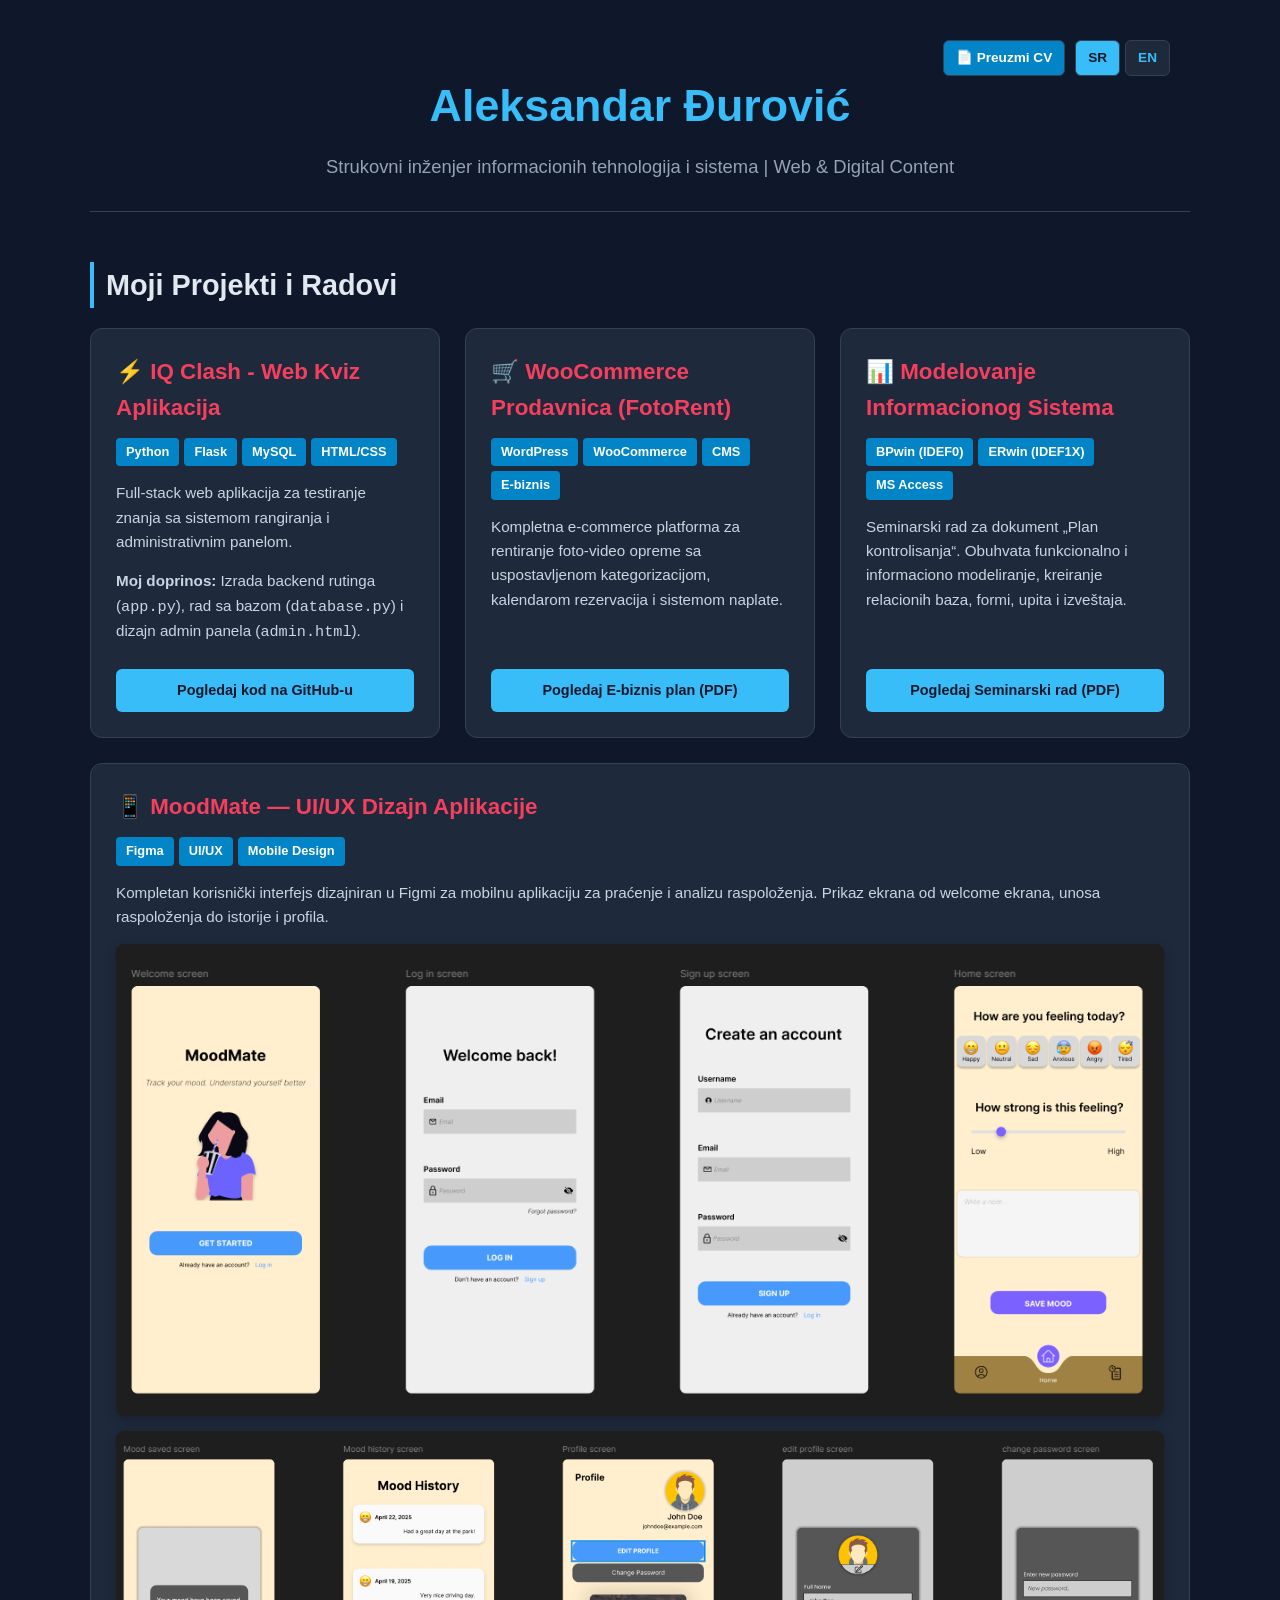
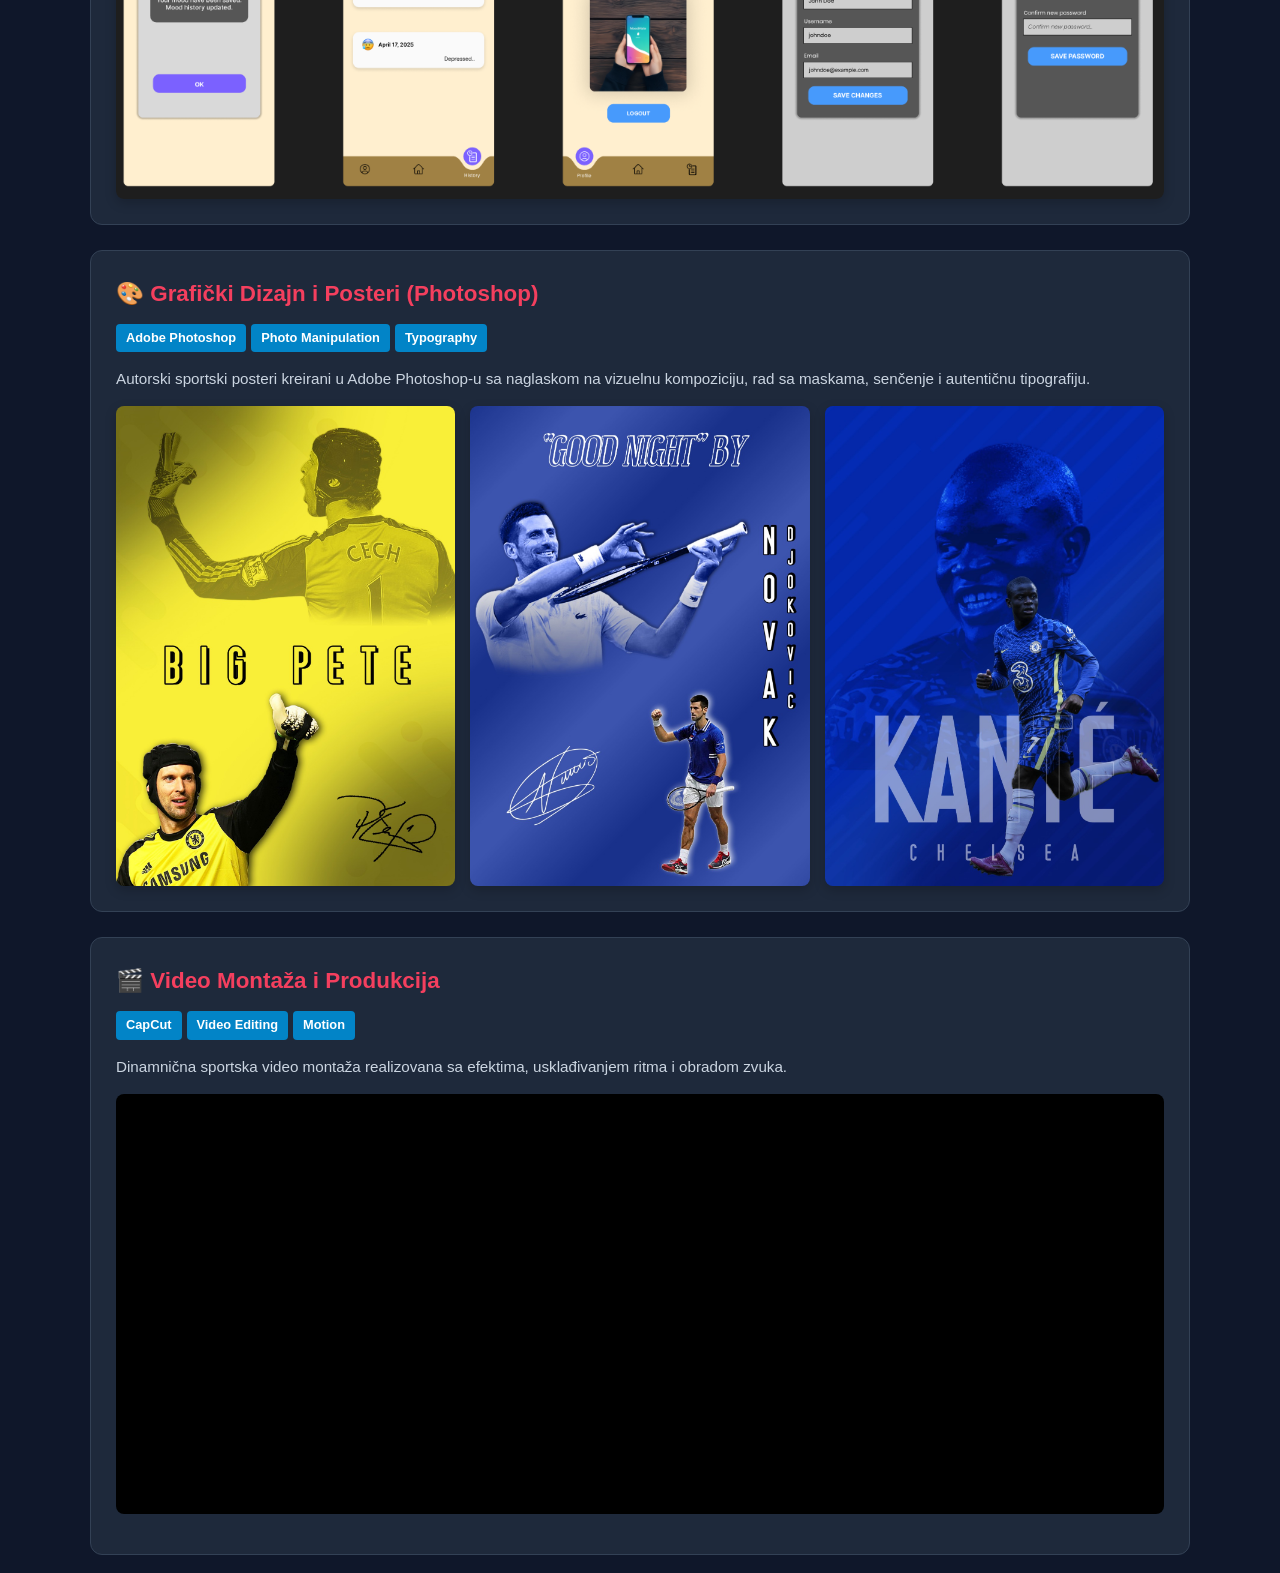
==== commit aacd4297: "Update index.html" ====
--- a/index.html
+++ b/index.html
@@ -12,10 +12,12 @@
         h1 { font-size: 2.8rem; color: #38bdf8; margin-bottom: 10px; }
         p.subtitle { font-size: 1.15rem; color: #94a3b8; }
         
-        /* Language switcher */
-        .lang-switch { position: absolute; top: 20px; right: 20px; display: flex; gap: 8px; }
-        .lang-btn { background: #1e293b; color: #38bdf8; border: 1px solid #334155; padding: 6px 12px; border-radius: 6px; text-decoration: none; font-size: 0.85rem; font-weight: bold; transition: background 0.2s, color 0.2s; }
-        .lang-btn:hover, .lang-btn.active { background: #38bdf8; color: #0f172a; }
+        /* Top right controls (Language & CV) */
+        .top-controls { position: absolute; top: 20px; right: 20px; display: flex; gap: 10px; align-items: center; }
+        .lang-switch { display: flex; gap: 5px; }
+        .lang-btn, .cv-btn { background: #1e293b; color: #38bdf8; border: 1px solid #334155; padding: 6px 12px; border-radius: 6px; text-decoration: none; font-size: 0.85rem; font-weight: bold; transition: background 0.2s, color 0.2s; }
+        .lang-btn:hover, .lang-btn.active, .cv-btn:hover { background: #38bdf8; color: #0f172a; }
+        .cv-btn { background: #0284c7; color: #fff; }
 
         .section-title { margin-top: 50px; margin-bottom: 20px; color: #e2e8f0; font-size: 1.8rem; border-left: 4px solid #38bdf8; padding-left: 12px; }
         
@@ -48,15 +50,19 @@
 
         @media (max-width: 768px) {
             .video-container iframe { height: 280px; }
+            .top-controls { position: static; justify-content: center; margin-bottom: 20px; }
         }
     </style>
 </head>
 <body>
     <div class="container">
         <header>
-            <div class="lang-switch">
-                <a href="index.html" class="lang-btn active">SR</a>
-                <a href="en.html" class="lang-btn">EN</a>
+            <div class="top-controls">
+                <a href="Aleksandar_Djurovic_CV_SR.pdf" target="_blank" class="cv-btn">📄 Preuzmi CV</a>
+                <div class="lang-switch">
+                    <a href="index.html" class="lang-btn active">SR</a>
+                    <a href="en.html" class="lang-btn">EN</a>
+                </div>
             </div>
             <h1>Aleksandar Đurović</h1>
             <p class="subtitle">Strukovni inženjer informacionih tehnologija i sistema | Web & Digital Content</p>
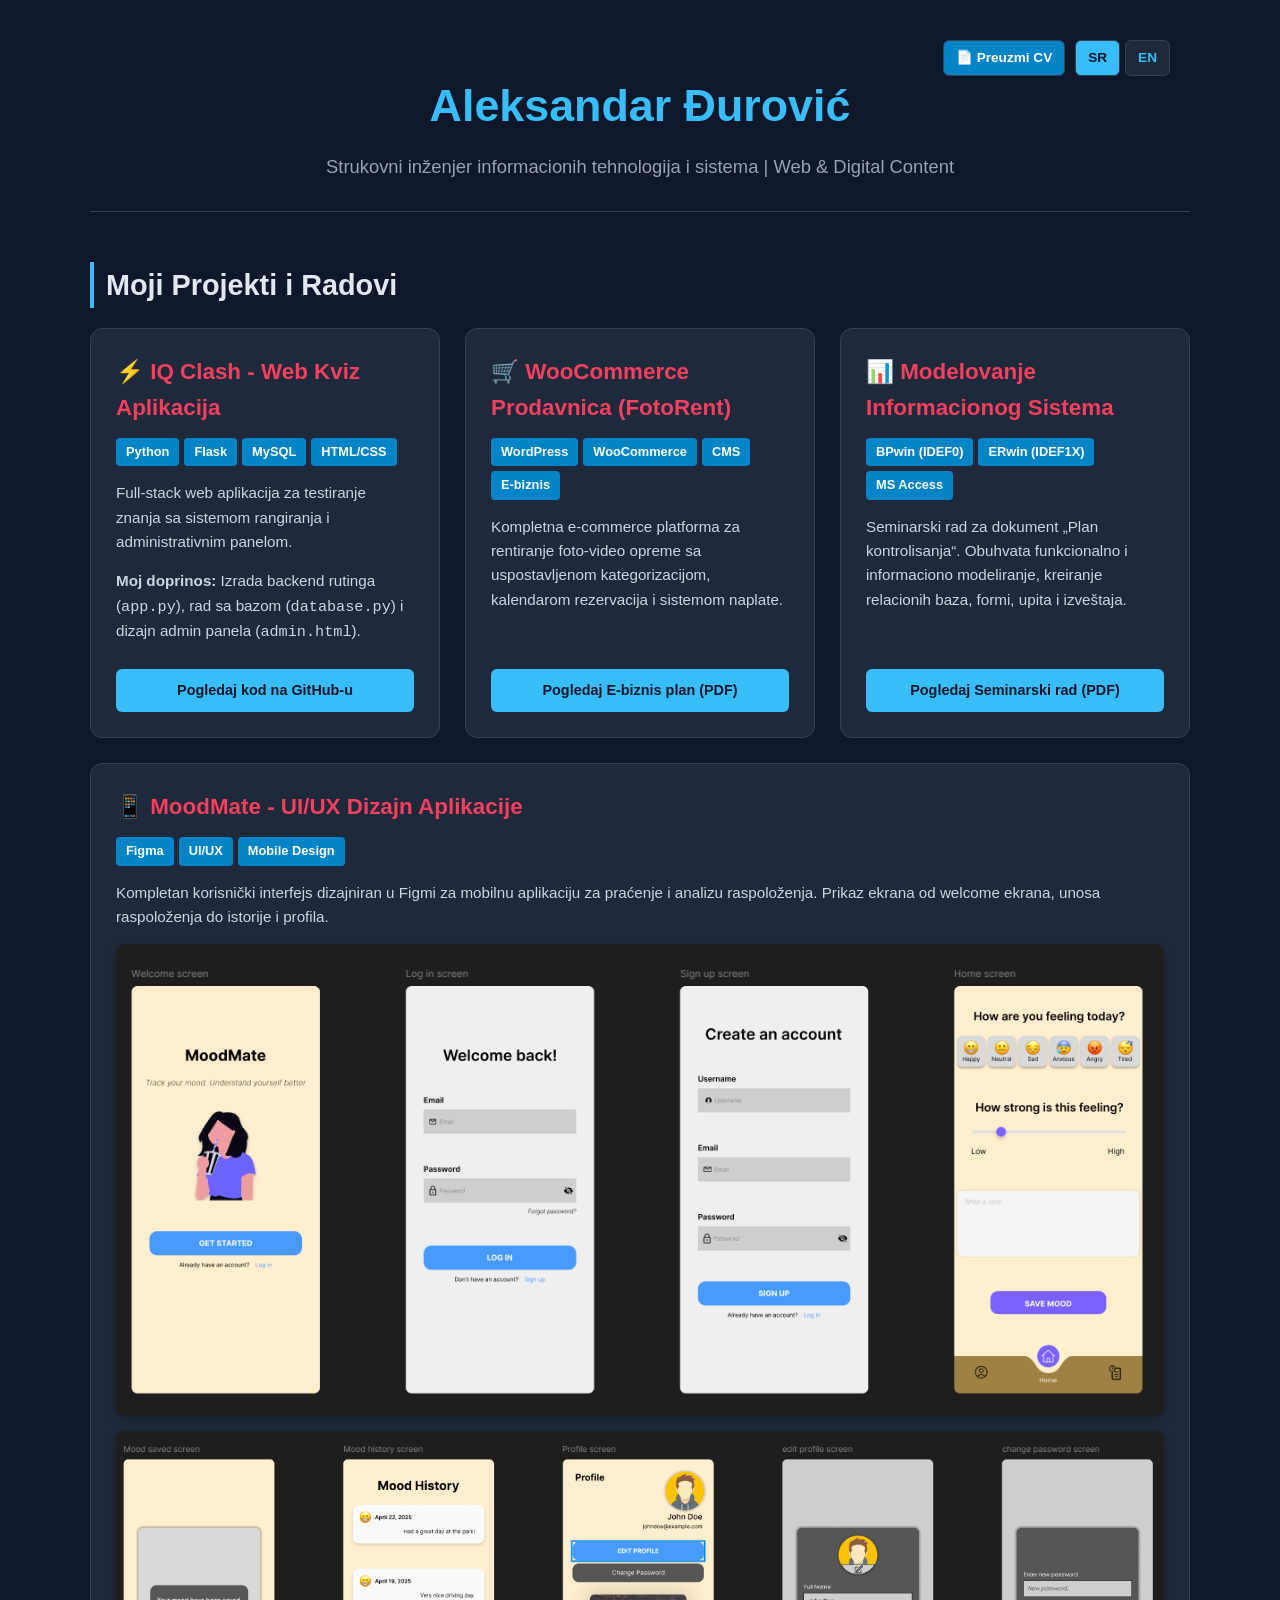
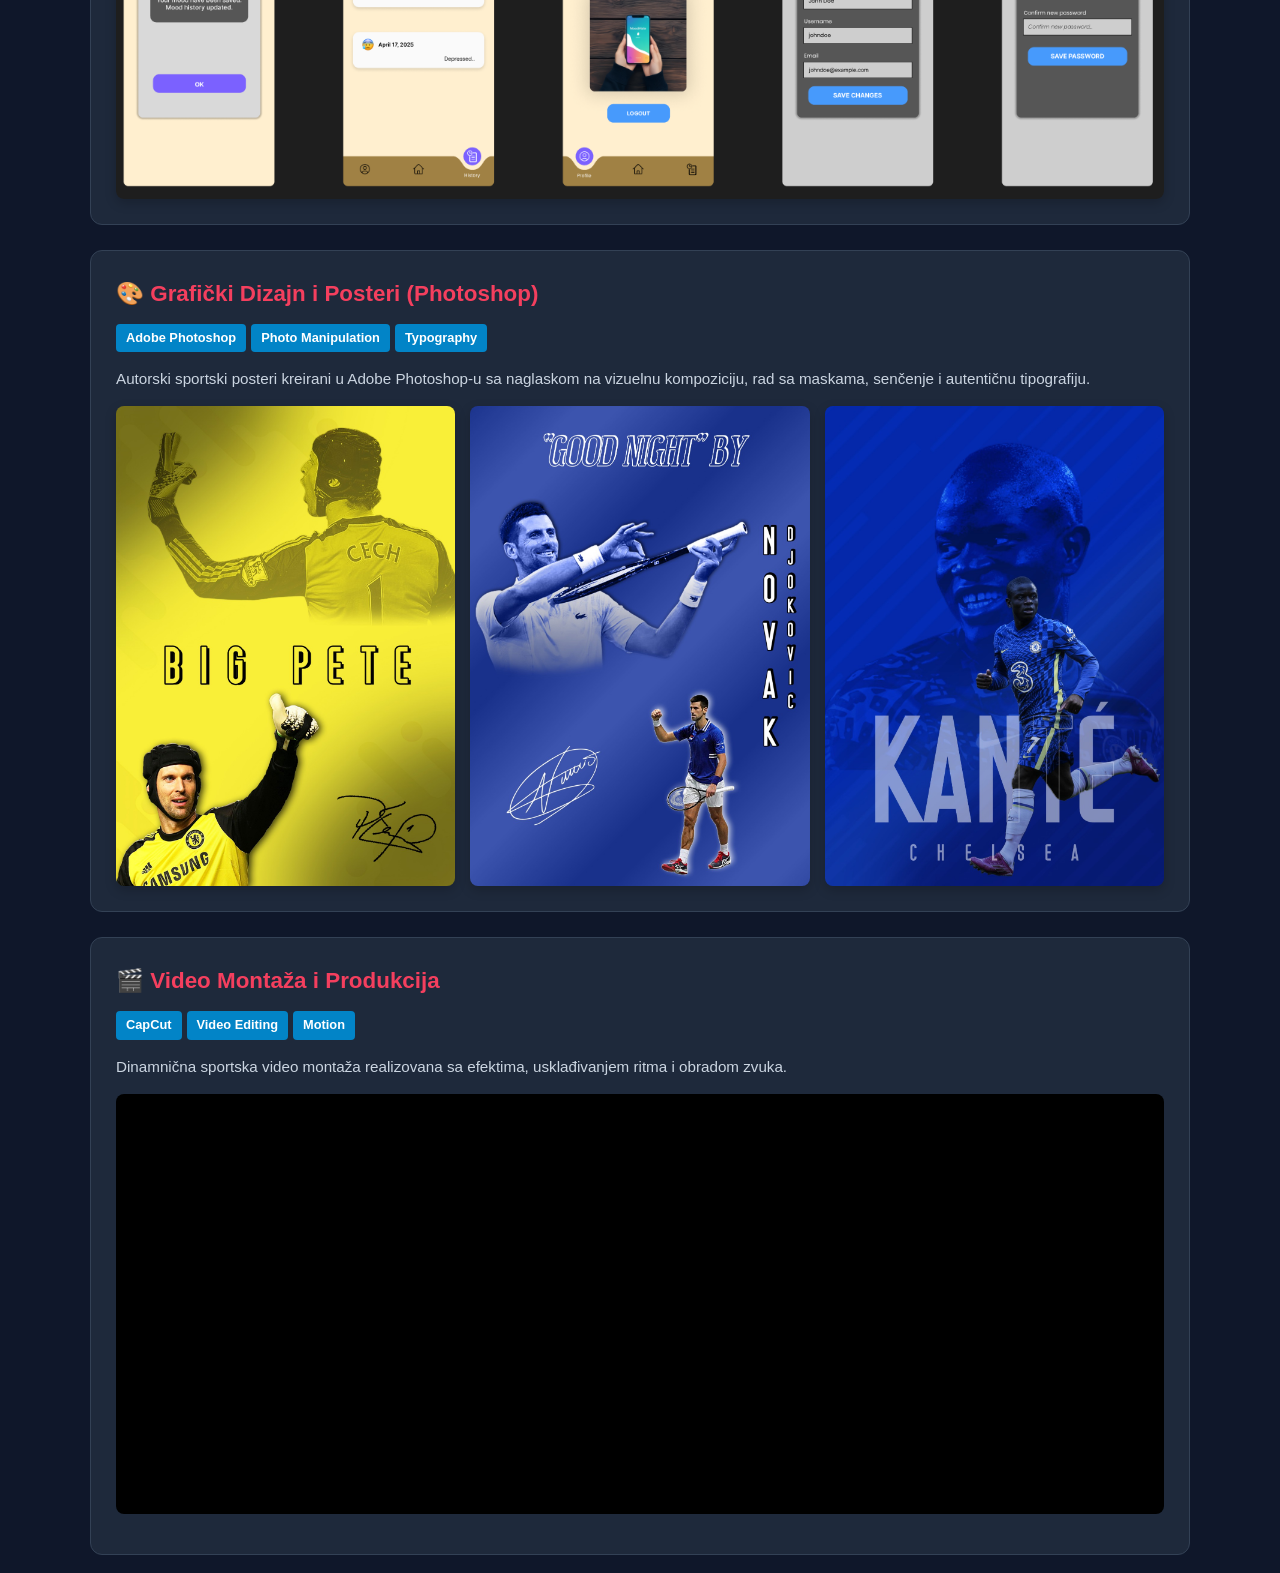
==== commit e7e1506e: "Update index.html" ====
--- a/index.html
+++ b/index.html
@@ -119,7 +119,7 @@
             <!-- Projekat 4: Figma UI/UX -->
             <div class="card card-full">
                 <div>
-                    <h3>📱 MoodMate — UI/UX Dizajn Aplikacije</h3>
+                    <h3>📱 MoodMate - UI/UX Dizajn Aplikacije</h3>
                     <div class="tags">
                         <span class="tag">Figma</span>
                         <span class="tag">UI/UX</span>
